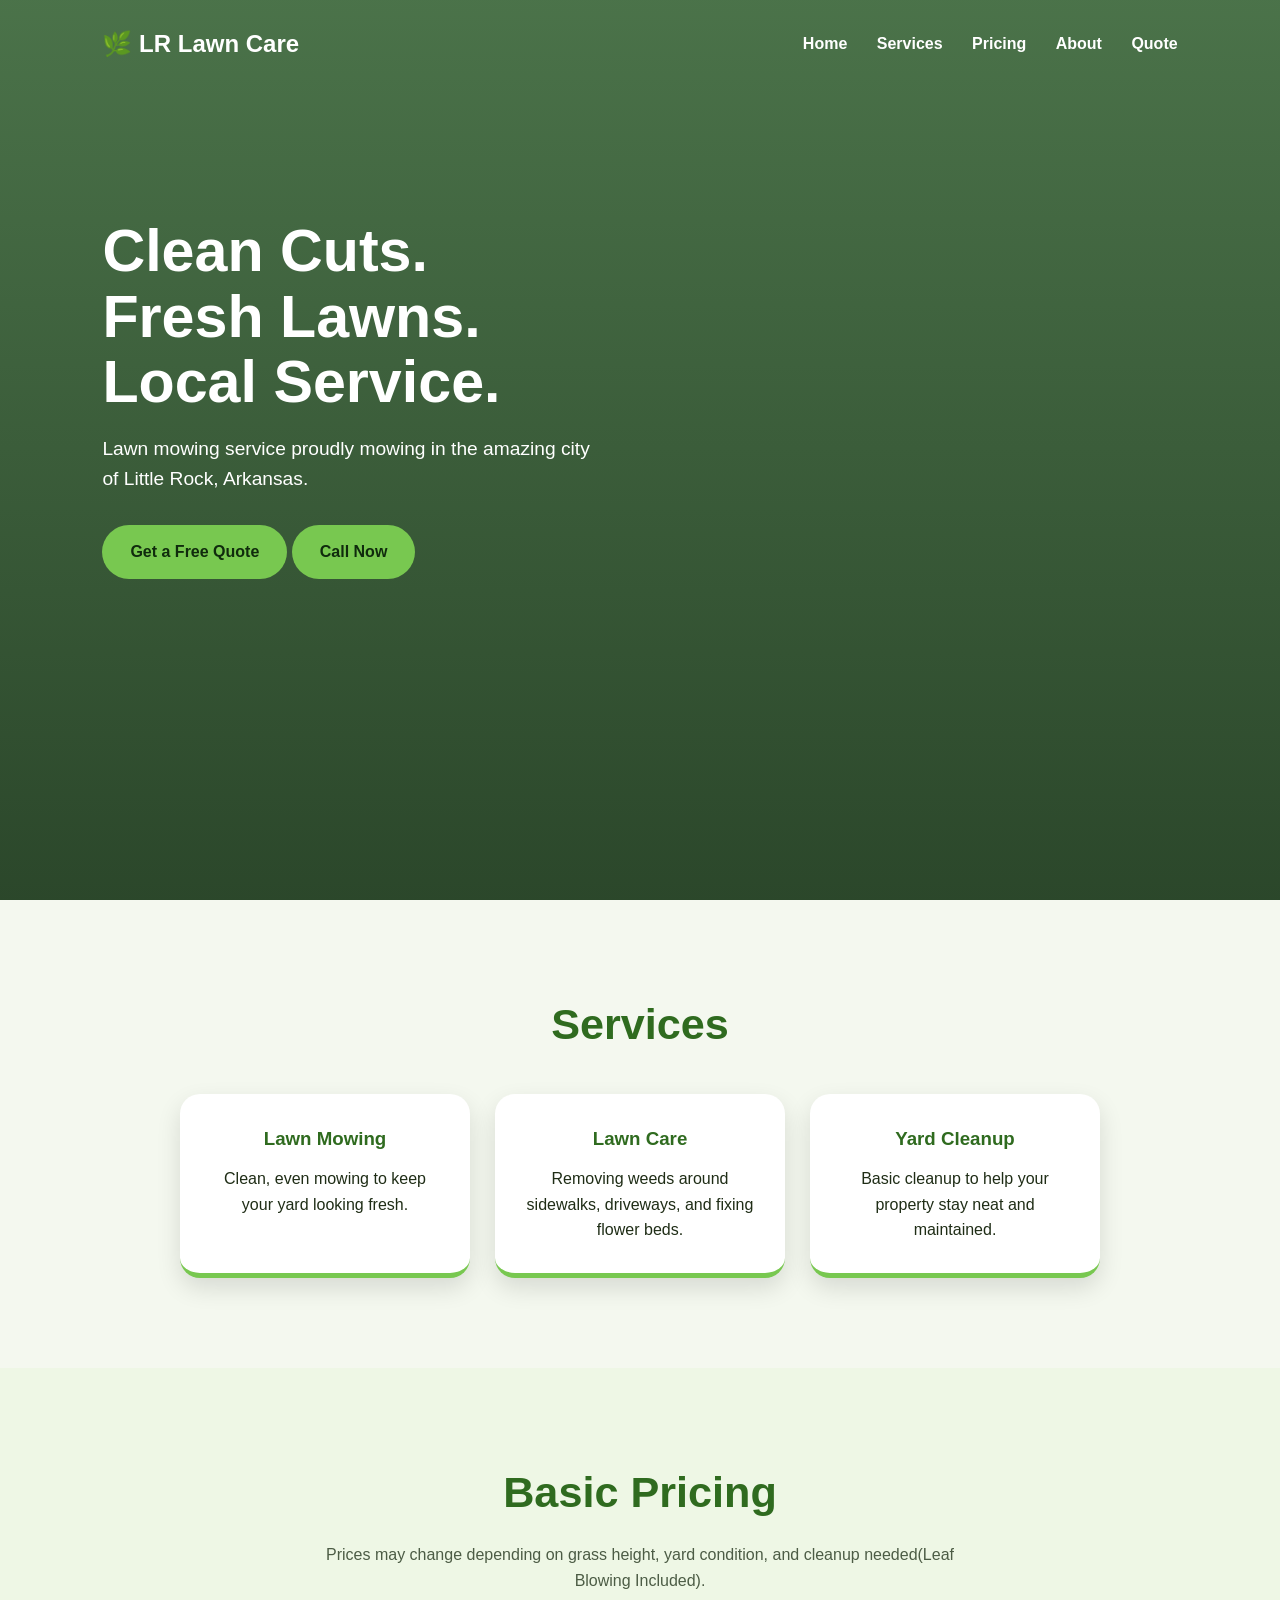
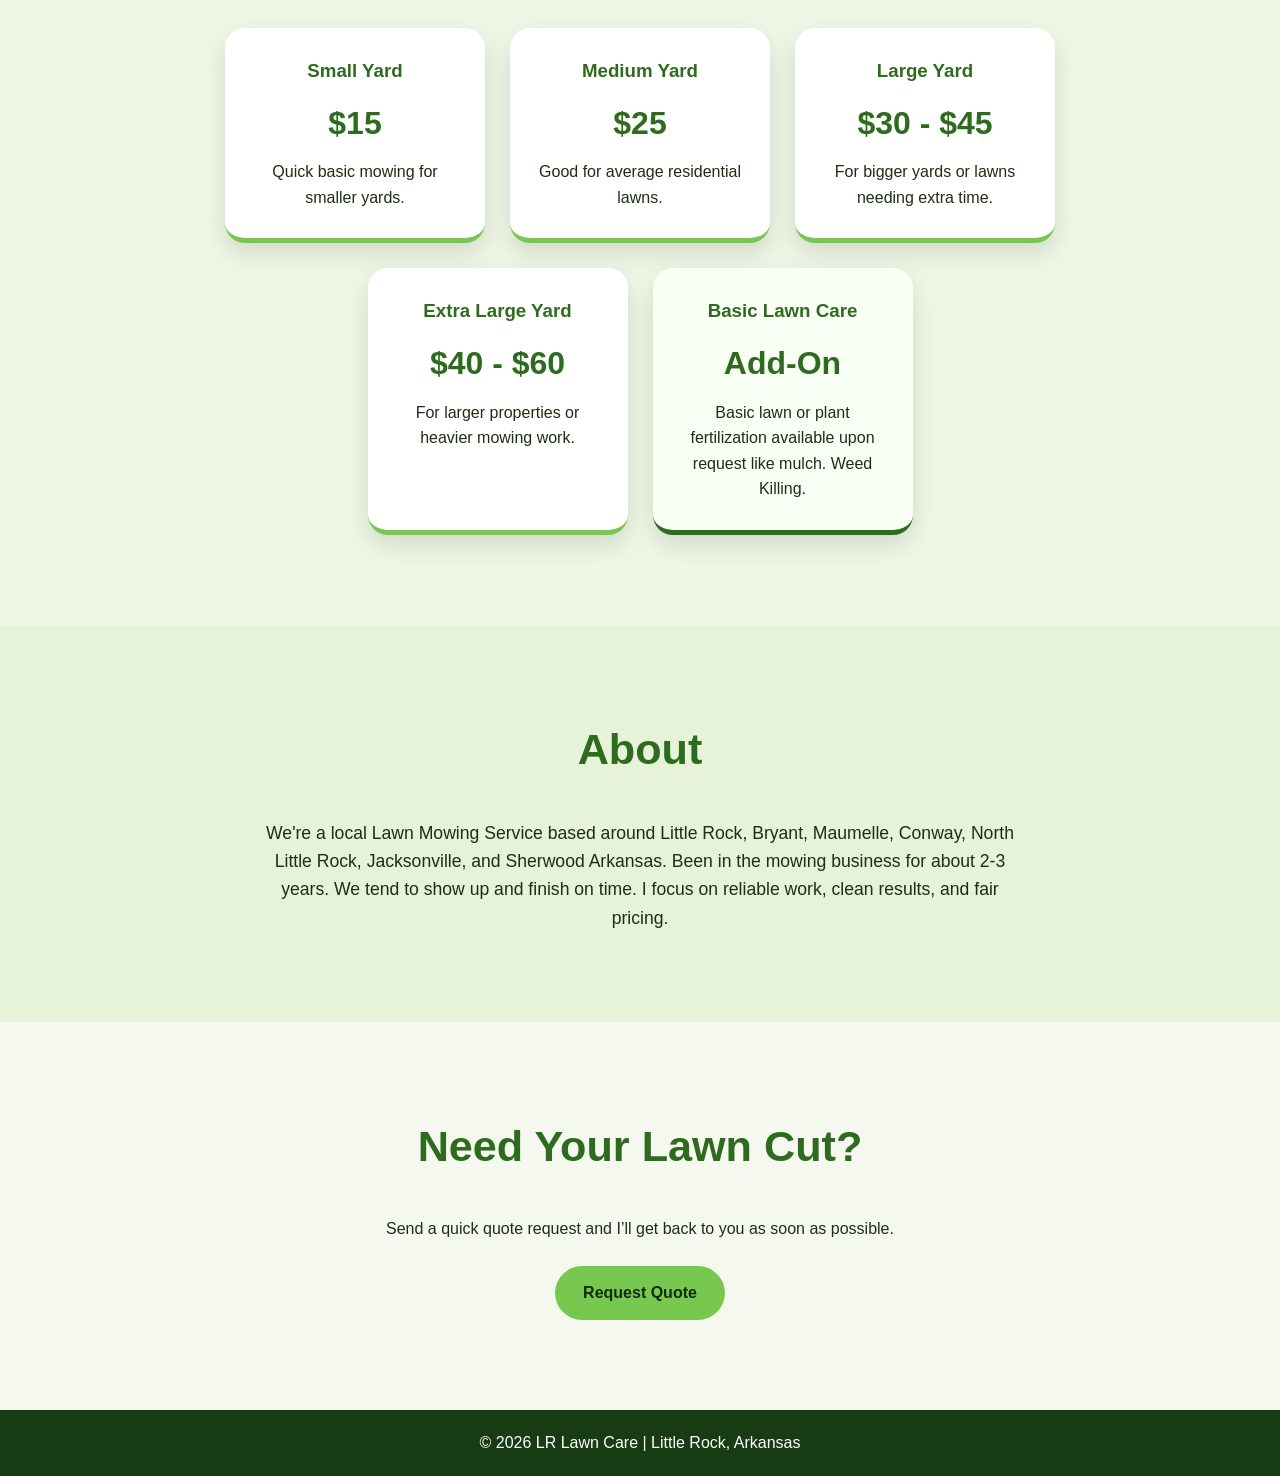
==== index.html @ a7983ccd "Add files via upload" ====
<!DOCTYPE html>
<html lang="en">
<head>
  <meta charset="UTF-8" />
  <meta name="viewport" content="width=device-width, initial-scale=1.0" />

  <title>LR Lawn Care | Little Rock Lawn Mowing</title>

  <link rel="stylesheet" href="style.css" />
</head>
<body>

  <header class="hero">

    <nav class="navbar">
      <div class="logo">🌿 LR Lawn Care</div>

      <div class="nav-links">
        <a href="index.html">Home</a>
        <a href="#services">Services</a>
        <a href="#pricing">Pricing</a>
        <a href="#about">About</a>
        <a href="quote.html">Quote</a>
      </div>
    </nav>

        <div class="hero-content">
      <h1>Clean Cuts. Fresh Lawns. Local Service.</h1>

      <p>
        Lawn mowing service proudly mowing in the amazing city of
        Little Rock, Arkansas.
      </p>

      <div class="hero-buttons">
        <a href="quote.html" class="btn">Get a Free Quote</a>
        <a href="tel:5012462925" class="btn secondary-btn">Call Now</a>
      </div>
    </div>

  </header>

  <section id="services" class="section">

    <h2>Services</h2>

    <div class="cards">

      <div class="card">
        <h3>Lawn Mowing</h3>
        <p>Clean, even mowing to keep your yard looking fresh.</p>
      </div>

      <div class="card">
        <h3>Lawn Care</h3>
        <p>Removing weeds around sidewalks, driveways, and fixing flower beds.</p>
      </div>

      <div class="card">
        <h3>Yard Cleanup</h3>
        <p>Basic cleanup to help your property stay neat and maintained.</p>
      </div>

    </div>

  </section>

  <section id="pricing" class="section pricing">

    <h2>Basic Pricing</h2>

    <p class="pricing-note">
      Prices may change depending on grass height, yard condition, and cleanup needed(Leaf Blowing Included).
    </p>

    <div class="pricing-grid">

      <div class="price-card">
        <h3>Small Yard</h3>
        <p class="price">$15</p>
        <p>Quick basic mowing for smaller yards.</p>
      </div>

      <div class="price-card">
        <h3>Medium Yard</h3>
        <p class="price">$25</p>
        <p>Good for average residential lawns.</p>
      </div>

      <div class="price-card">
        <h3>Large Yard</h3>
        <p class="price">$30 - $45</p>
        <p>For bigger yards or lawns needing extra time.</p>
      </div>

      <div class="price-card">
        <h3>Extra Large Yard</h3>
        <p class="price">$40 - $60</p>
        <p>For larger properties or heavier mowing work.</p>
      </div>

      <div class="price-card featured">
        <h3>Basic Lawn Care</h3>
        <p class="price">Add-On</p>
        <p>Basic lawn or plant fertilization available upon request like mulch. Weed Killing. </p>
      </div>

    </div>

  </section>

  <section id="about" class="section about">

    <h2>About</h2>

    <p>
      We're a local Lawn Mowing Service based around Little Rock, Bryant, Maumelle, Conway, North Little Rock, Jacksonville, and Sherwood Arkansas. Been in the mowing business for about 2-3 years. We tend to show up and finish on time.
      I focus on reliable work, clean results, and fair pricing.
    </p>

  </section>

  <section class="section cta">

    <h2>Need Your Lawn Cut?</h2>

    <p>
      Send a quick quote request and I’ll get back to you as soon as possible.
    </p>

    <a href="quote.html" class="btn">Request Quote</a>

  </section>

  <footer>
    <p>© 2026 LR Lawn Care | Little Rock, Arkansas</p>
  </footer>

  <script src="script.js"></script>
</body>
</html>
---- style.css ----
* {
  margin: 0;
  padding: 0;
  box-sizing: border-box;
}

html {
  scroll-behavior: smooth;
}

body {
  font-family: Arial, sans-serif;
  background: #f4f8ef;
  color: #1f2d16;
  line-height: 1.6;
}

/* NAVBAR */

.navbar {
  display: flex;
  justify-content: space-between;
  align-items: center;

  padding: 25px 8%;
}

.logo {
  font-size: 1.5rem;
  font-weight: bold;
}

.nav-links a {
  color: white;
  text-decoration: none;
  margin-left: 25px;
  font-weight: bold;
  transition: 0.3s;
}

.nav-links a:hover {
  color: #a8ff78;
}

/* HOME HERO */

.hero {
  min-height: 100vh;

  background:
    linear-gradient(
      rgba(18, 70, 18, 0.75),
      rgba(8, 40, 8, 0.85)
    ),
    url("https://images.unsplash.com/photo-1558904541-efa843a96f01?auto=format&fit=crop&w=1600&q=80");

  background-size: cover;
  background-position: center;

  color: white;
}

.hero-content {
  max-width: 700px;
  padding: 130px 8%;
}

.hero-content h1 {
  font-size: 3.7rem;
  line-height: 1.1;
  margin-bottom: 20px;
}

.hero-content p {
  font-size: 1.2rem;
  margin-bottom: 30px;
}

/* QUOTE HEADER */

.quote-header {
  background:
    linear-gradient(
      rgba(18, 70, 18, 0.85),
      rgba(8, 40, 8, 0.92)
    ),
    url("https://images.unsplash.com/photo-1599685315640-7a45f7a2b52a?auto=format&fit=crop&w=1600&q=80");

  background-size: cover;
  background-position: center;

  color: white;
}

.quote-title {
  text-align: center;
  padding: 90px 8% 110px;
}

.quote-title h1 {
  font-size: 3rem;
  margin-bottom: 15px;
}

.quote-title p {
  font-size: 1.1rem;
}

/* BUTTONS */

.btn {
  display: inline-block;

  background: #78c850;
  color: #102b0d;

  padding: 14px 28px;

  border-radius: 30px;

  text-decoration: none;
  font-weight: bold;

  transition: 0.3s;
}

.btn:hover {
  background: #b8ff88;
  transform: scale(1.05);
}

/* SECTIONS */

.section {
  padding: 90px 8%;
  text-align: center;
}

.section h2 {
  font-size: 2.7rem;
  color: #2f6b1f;
  margin-bottom: 35px;
}

/* CARDS */

.cards {
  display: flex;
  justify-content: center;
  flex-wrap: wrap;
  gap: 25px;
}

.card {
  background: white;

  width: 290px;

  padding: 30px;

  border-radius: 20px;

  box-shadow: 0 10px 25px rgba(0,0,0,0.12);

  border-bottom: 5px solid #78c850;

  transition: 0.3s;
}

.card:hover {
  transform: translateY(-6px);
}

.card h3 {
  margin-bottom: 12px;
  color: #2f6b1f;
}

/* ABOUT */

.about {
  background: #e6f3d8;
}

.about p {
  max-width: 760px;
  margin: auto;
  font-size: 1.1rem;
}

/* CTA */

.cta {
  background: #f4f8ef;
}

.cta p {
  margin-bottom: 25px;
}

/* QUOTE PAGE */

.quote-page {
  padding: 70px 8%;
}

.quote-card {
  max-width: 750px;
  margin: -130px auto 60px;

  background: white;

  padding: 40px;

  border-radius: 25px;

  box-shadow: 0 15px 35px rgba(0,0,0,0.18);

  text-align: center;
}

.quote-card h2 {
  color: #2f6b1f;
  font-size: 2.3rem;
  margin-bottom: 10px;
}

.quote-subtext {
  margin-bottom: 30px;
  color: #4c5c45;
}

/* FORM */

.quote-form {
  display: flex;
  flex-direction: column;
  gap: 15px;
}

.quote-form input,
.quote-form textarea,
.quote-form select {
  width: 100%;

  padding: 16px;

  border-radius: 14px;

  border: 2px solid #b7d7a8;

  font-size: 1rem;

  outline: none;

  background: white;

  transition: 0.3s;
}

.quote-form input:focus,
.quote-form textarea:focus,
.quote-form select:focus {
  border-color: #78c850;
}

.quote-form textarea {
  min-height: 150px;
  resize: vertical;
}

.quote-form button {
  background: #2f6b1f;
  color: white;

  padding: 16px;

  border: none;
  border-radius: 30px;

  font-size: 1rem;
  font-weight: bold;

  cursor: pointer;

  transition: 0.3s;
}

.quote-form button:hover {
  background: #78c850;
  color: #102b0d;
}

/* CONTACT INFO */

.contact-info {
  max-width: 750px;
  margin: 0 auto;
  text-align: center;
}

.contact-info h2 {
  color: #2f6b1f;
  font-size: 2rem;
  margin-bottom: 10px;
}

.contact-box {
  background: white;

  margin: 25px auto;

  padding: 30px;

  border-radius: 20px;

  box-shadow: 0 10px 25px rgba(0,0,0,0.1);
}

.contact-box p {
  margin: 10px 0;
}

.contact-box a {
  color: #2f6b1f;
  text-decoration: none;
  font-weight: bold;
}

/* FOOTER */

footer {
  background: #173b12;
  color: white;

  text-align: center;

  padding: 20px;
}

/* MOBILE */

@media (max-width: 700px) {

  .navbar {
    flex-direction: column;
    gap: 15px;
  }

  .nav-links {
    display: flex;
    gap: 13px;
    flex-wrap: wrap;
    justify-content: center;
  }

  .nav-links a {
    margin-left: 0;
    font-size: 0.95rem;
  }

  .hero-content {
    text-align: center;
    padding-top: 90px;
  }

  .hero-content h1 {
    font-size: 2.4rem;
  }

  .hero-content p {
    font-size: 1rem;
  }

  .quote-title h1 {
    font-size: 2.3rem;
  }

  .quote-card {
    margin-top: -90px;
    padding: 25px;
  }

  .section h2 {
    font-size: 2rem;
  }

}
/* PRICING */

.pricing {
  background: #eef7e5;
}

.pricing-note {
  max-width: 650px;
  margin: -20px auto 35px;
  color: #4c5c45;
}

.pricing-grid {
  display: flex;
  justify-content: center;
  flex-wrap: wrap;
  gap: 25px;
}

.price-card {
  background: white;
  width: 260px;
  padding: 28px;
  border-radius: 20px;
  box-shadow: 0 10px 25px rgba(0,0,0,0.12);
  border-bottom: 5px solid #78c850;
  transition: 0.3s;
}

.price-card:hover {
  transform: translateY(-6px);
}

.price-card h3 {
  color: #2f6b1f;
  margin-bottom: 12px;
}

.price {
  font-size: 2rem;
  font-weight: bold;
  color: #2f6b1f;
  margin-bottom: 10px;
}

.featured {
  border-bottom-color: #2f6b1f;
  background: #f9fff4;
}
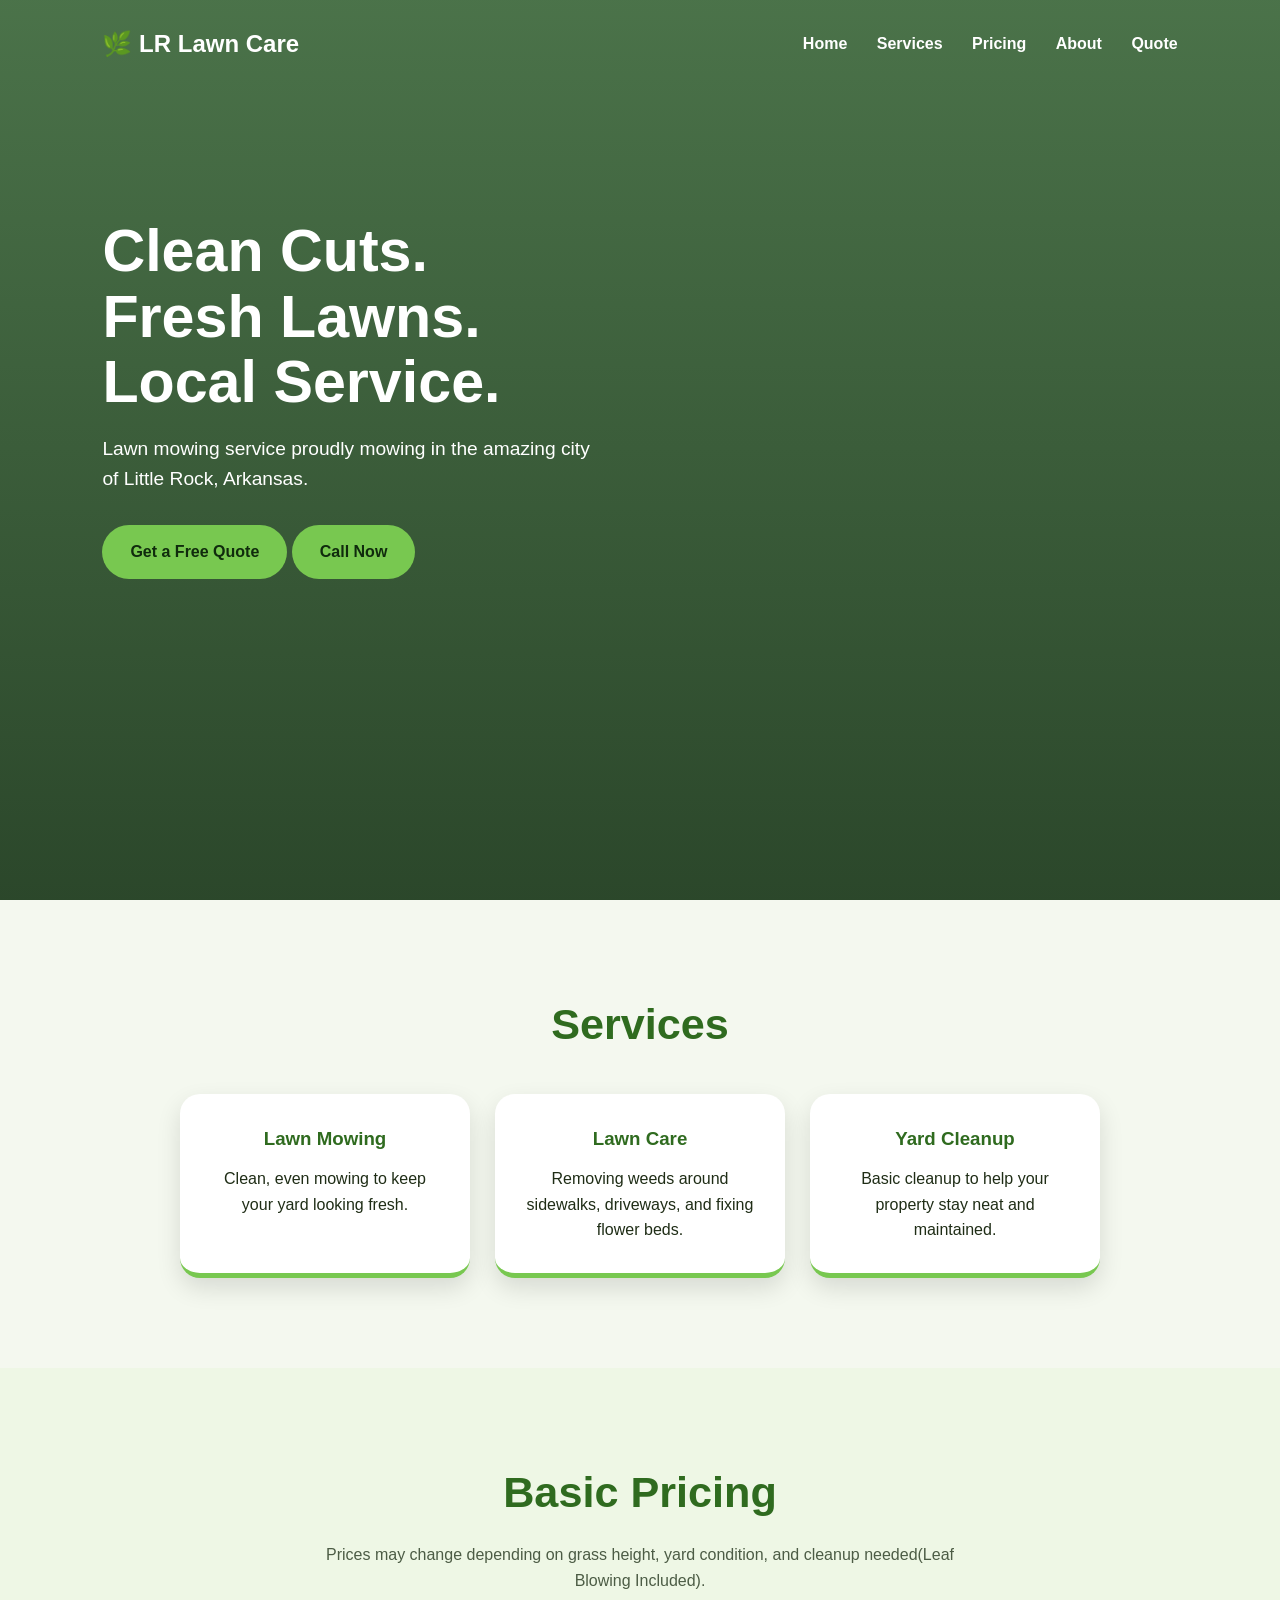
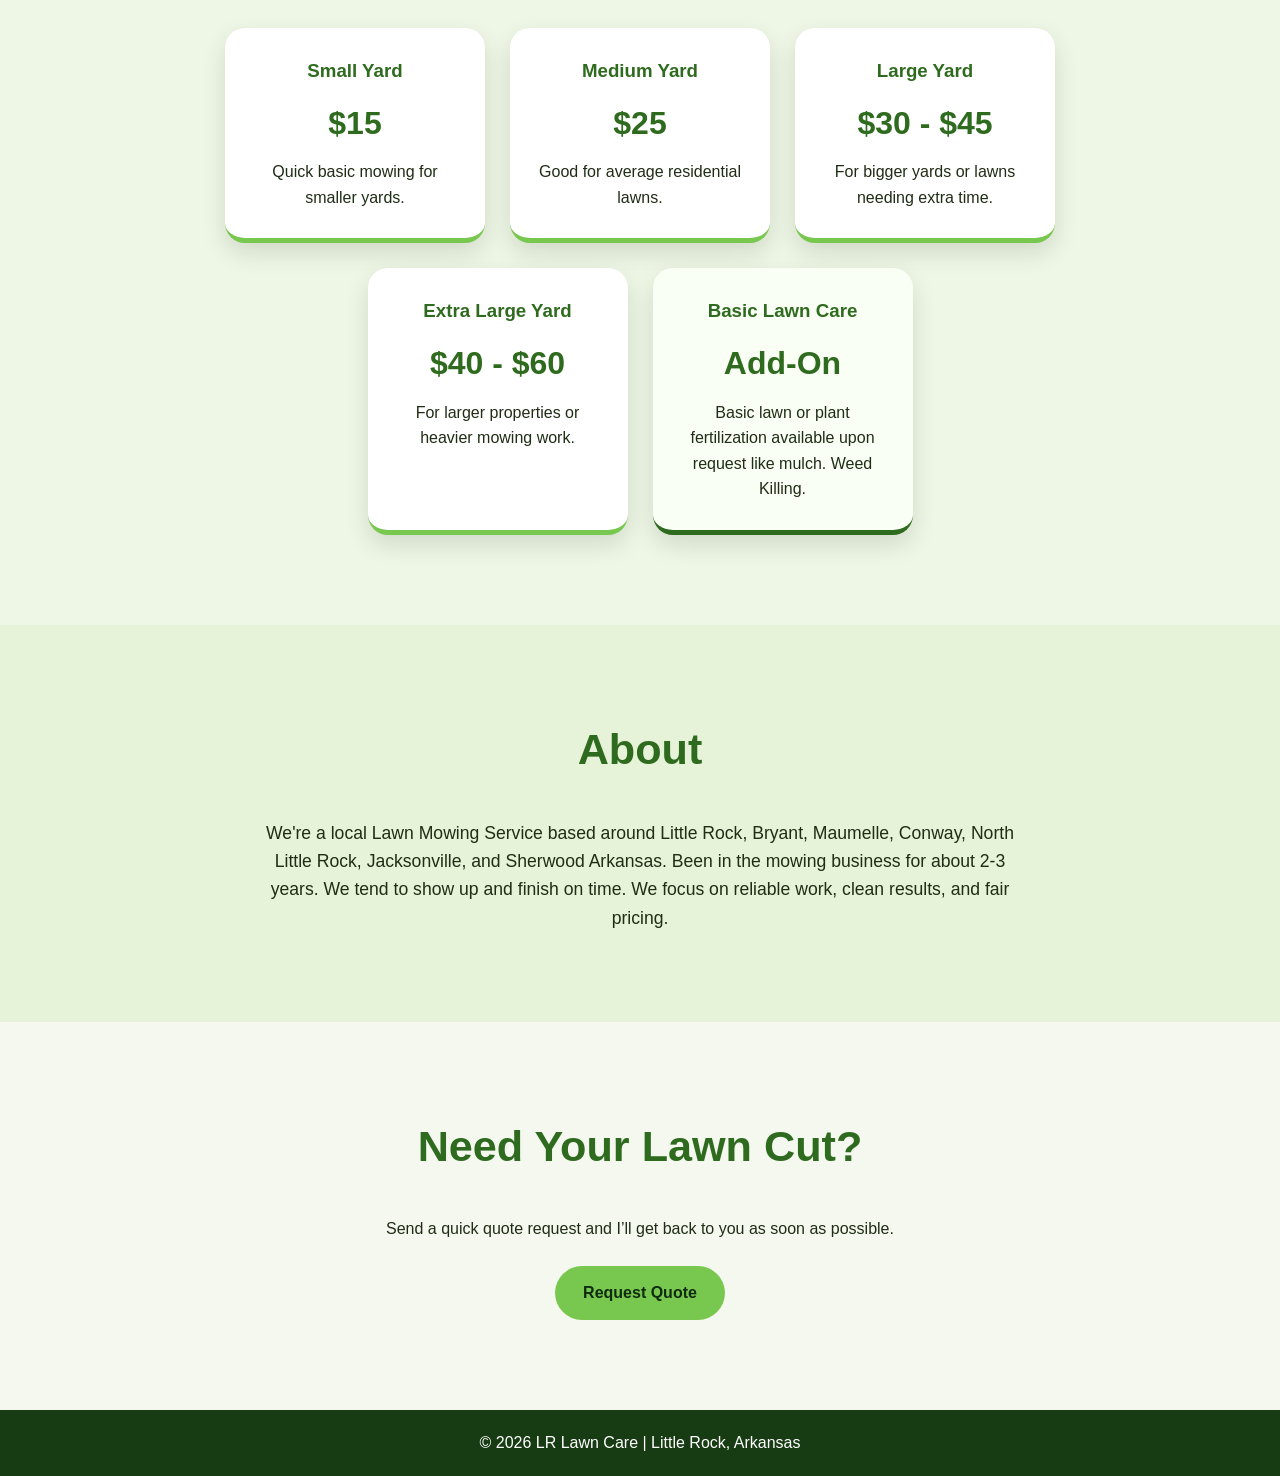
==== commit b84c5cae: "Update index.html" ====
--- a/index.html
+++ b/index.html
@@ -114,8 +114,9 @@
     <h2>About</h2>
 
     <p>
-      We're a local Lawn Mowing Service based around Little Rock, Bryant, Maumelle, Conway, North Little Rock, Jacksonville, and Sherwood Arkansas. Been in the mowing business for about 2-3 years. We tend to show up and finish on time.
-      I focus on reliable work, clean results, and fair pricing.
+      We're a local Lawn Mowing Service based around Little Rock, Bryant, Maumelle, Conway, North Little Rock, Jacksonville, and Sherwood Arkansas. Been in the mowing business for about 2-3 years.
+      We tend to show up and finish on time.
+      We focus on reliable work, clean results, and fair pricing.
     </p>
 
   </section>
@@ -138,4 +139,4 @@
 
   <script src="script.js"></script>
 </body>
-</html>+</html>
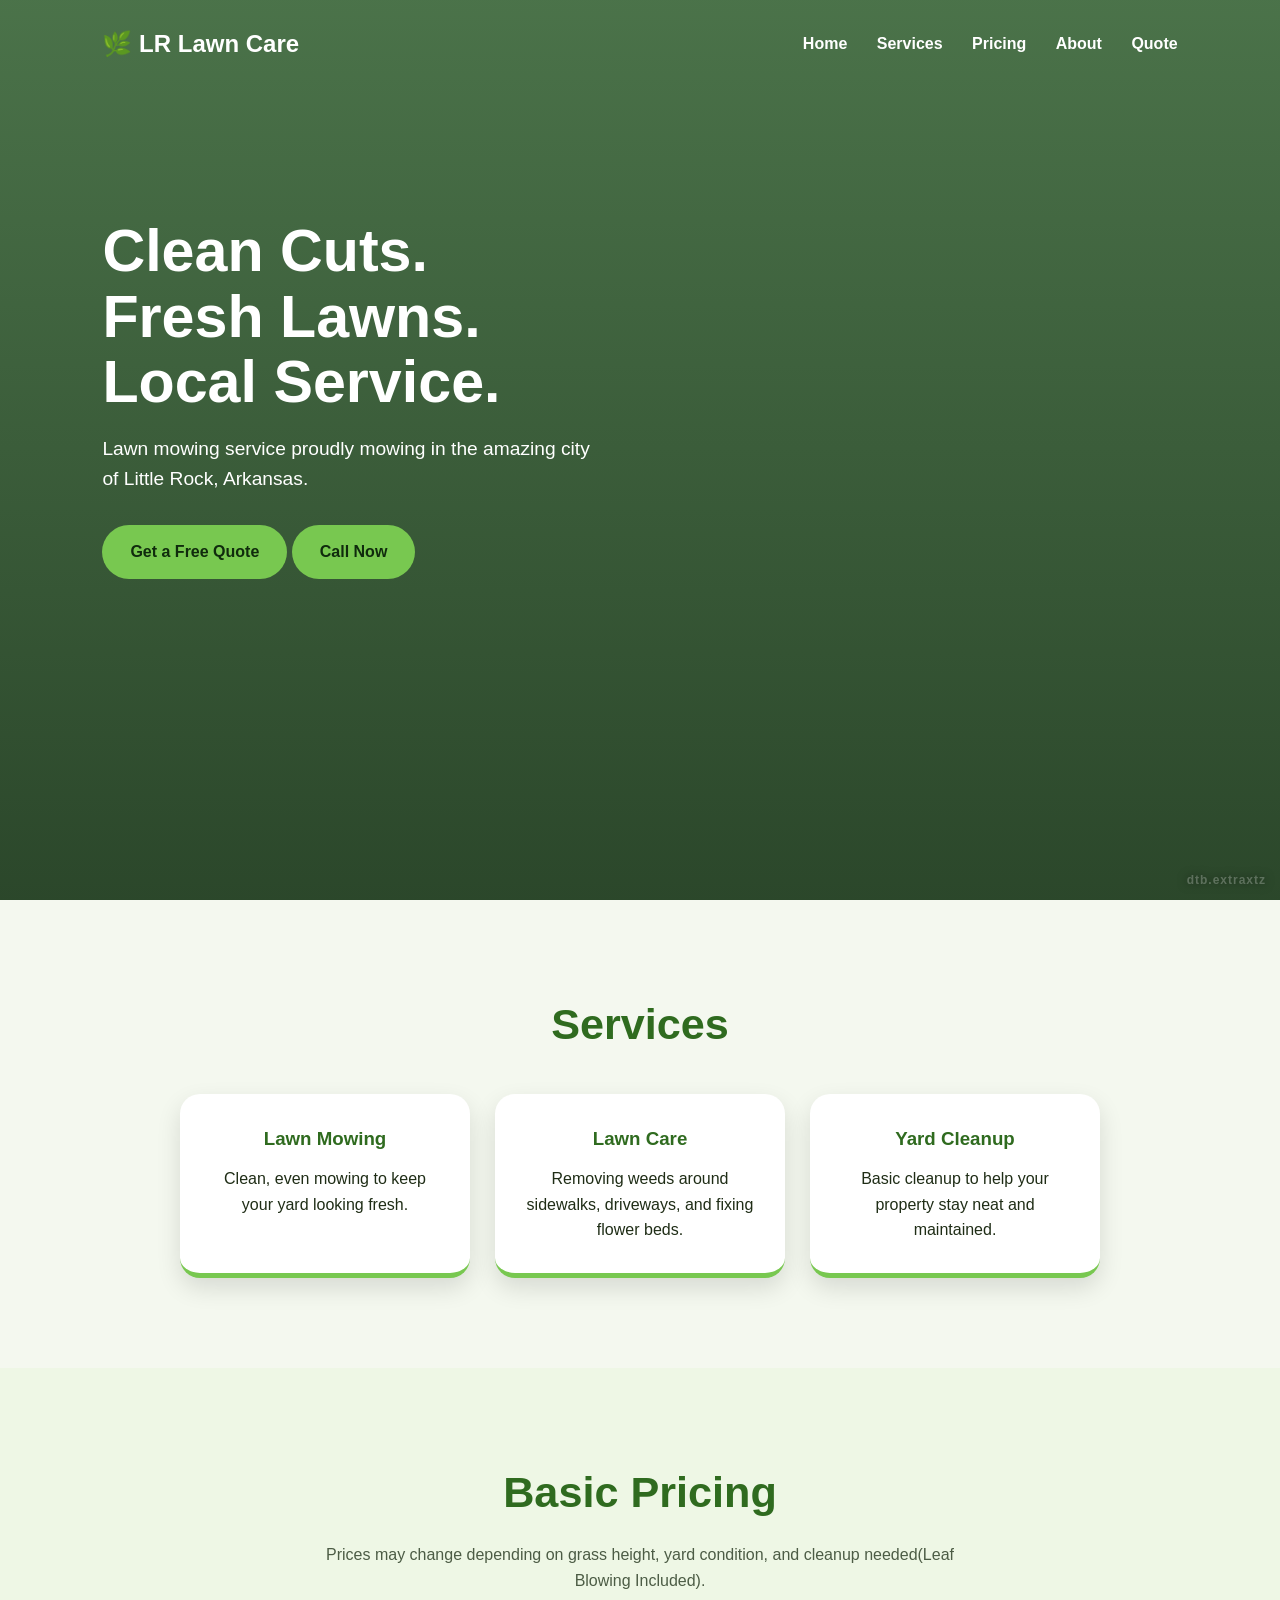
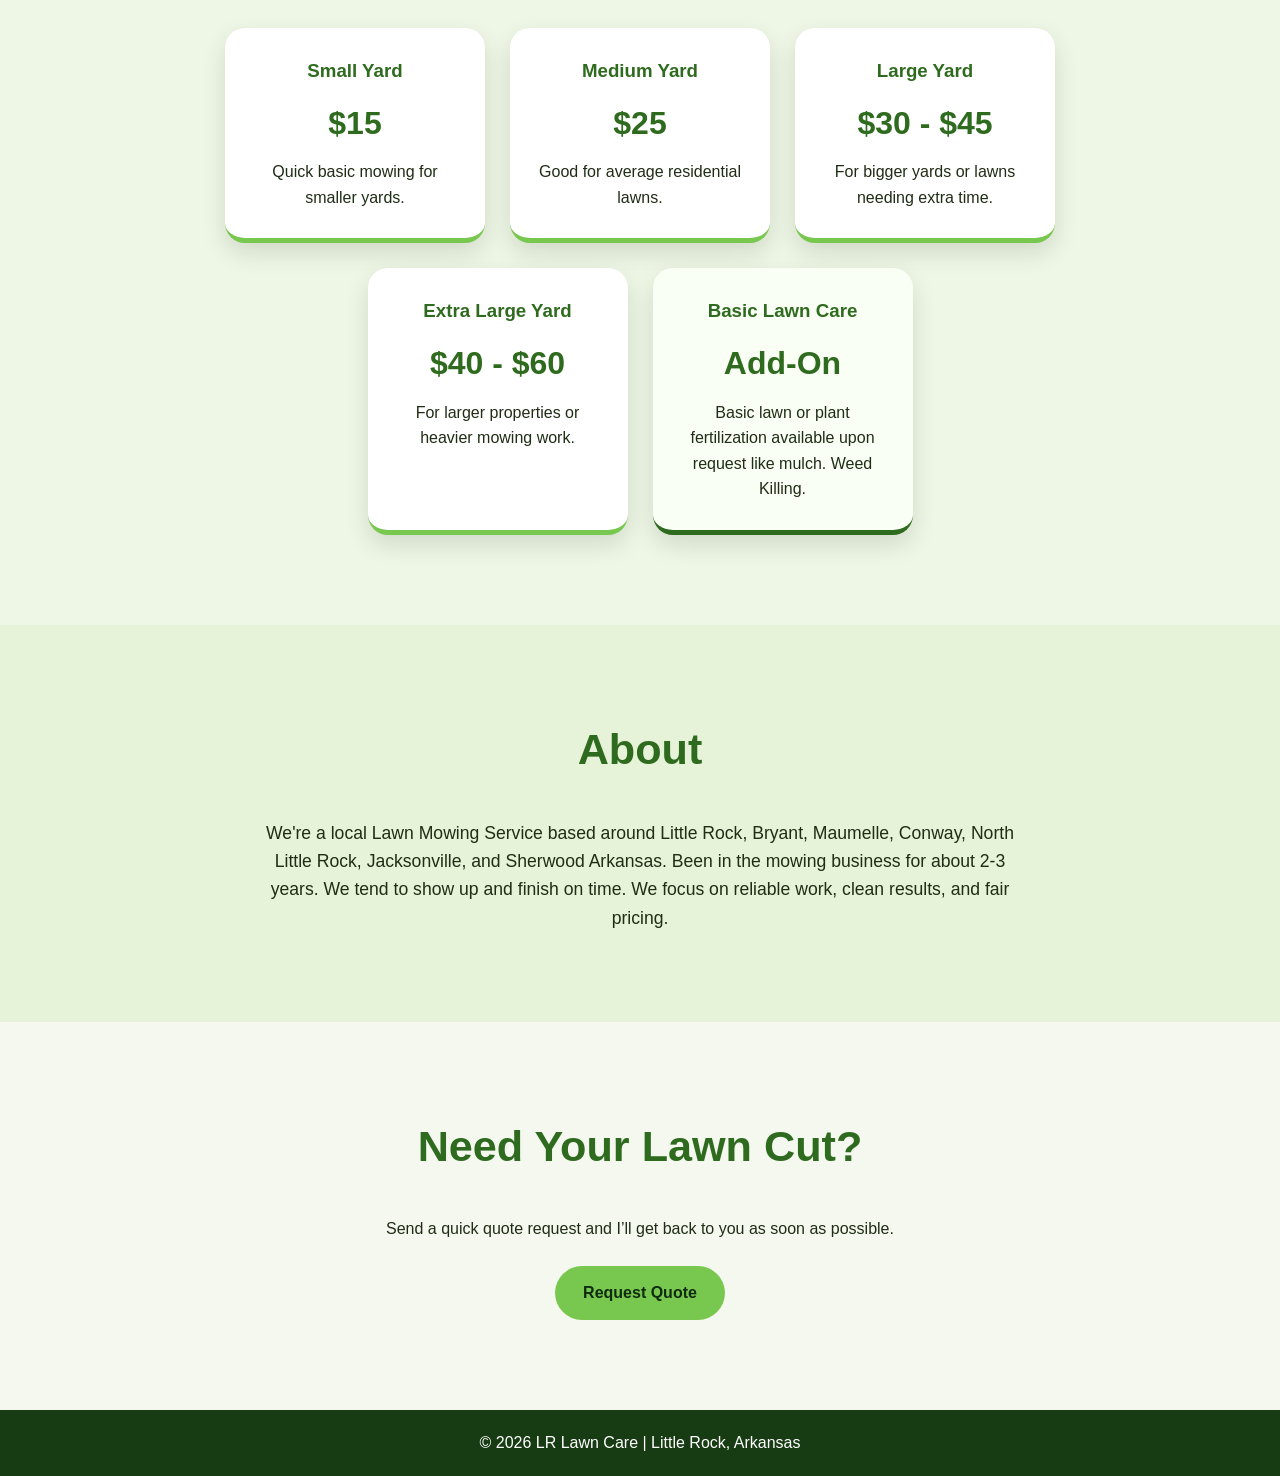
==== commit 000ac7eb: "Update index.html" ====
--- a/index.html
+++ b/index.html
@@ -138,5 +138,8 @@
   </footer>
 
   <script src="script.js"></script>
+  <div class="watermark">
+  dtb.extraxtz
+</div>
 </body>
 </html>
--- a/style.css
+++ b/style.css
@@ -434,4 +434,34 @@
 .featured {
   border-bottom-color: #2f6b1f;
   background: #f9fff4;
-}+}
+/* WATERMARK */
+
+.watermark {
+  position: fixed;
+  bottom: 10px;
+  right: 14px;
+
+  font-size: 0.75rem;
+  font-weight: bold;
+
+  color: rgba(255,255,255,0.25);
+
+  z-index: 9999;
+
+  pointer-events: none;
+
+  user-select: none;
+
+  letter-spacing: 1px;
+
+  text-shadow: 0 0 10px rgba(0,0,0,0.5);
+}
+
+@media (max-width: 700px) {
+  .watermark {
+    font-size: 0.65rem;
+    bottom: 8px;
+    right: 10px;
+  }
+}
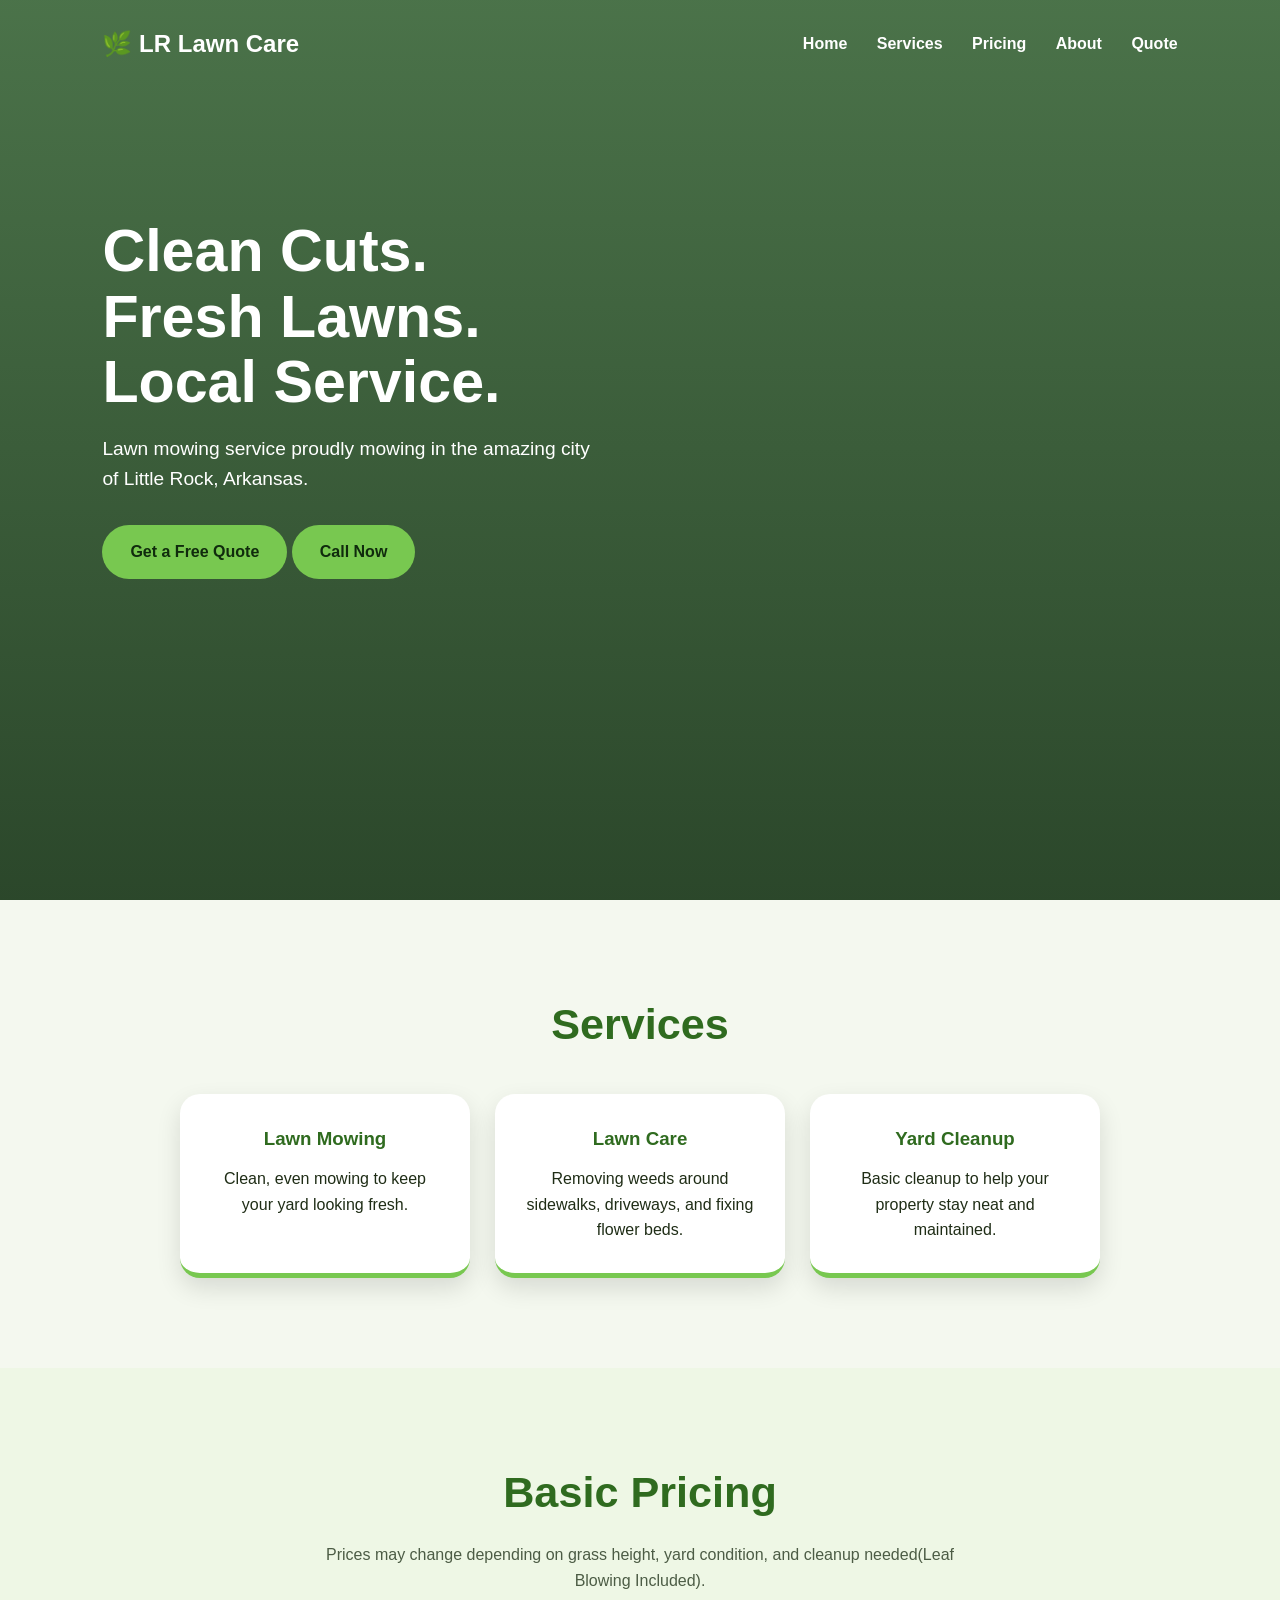
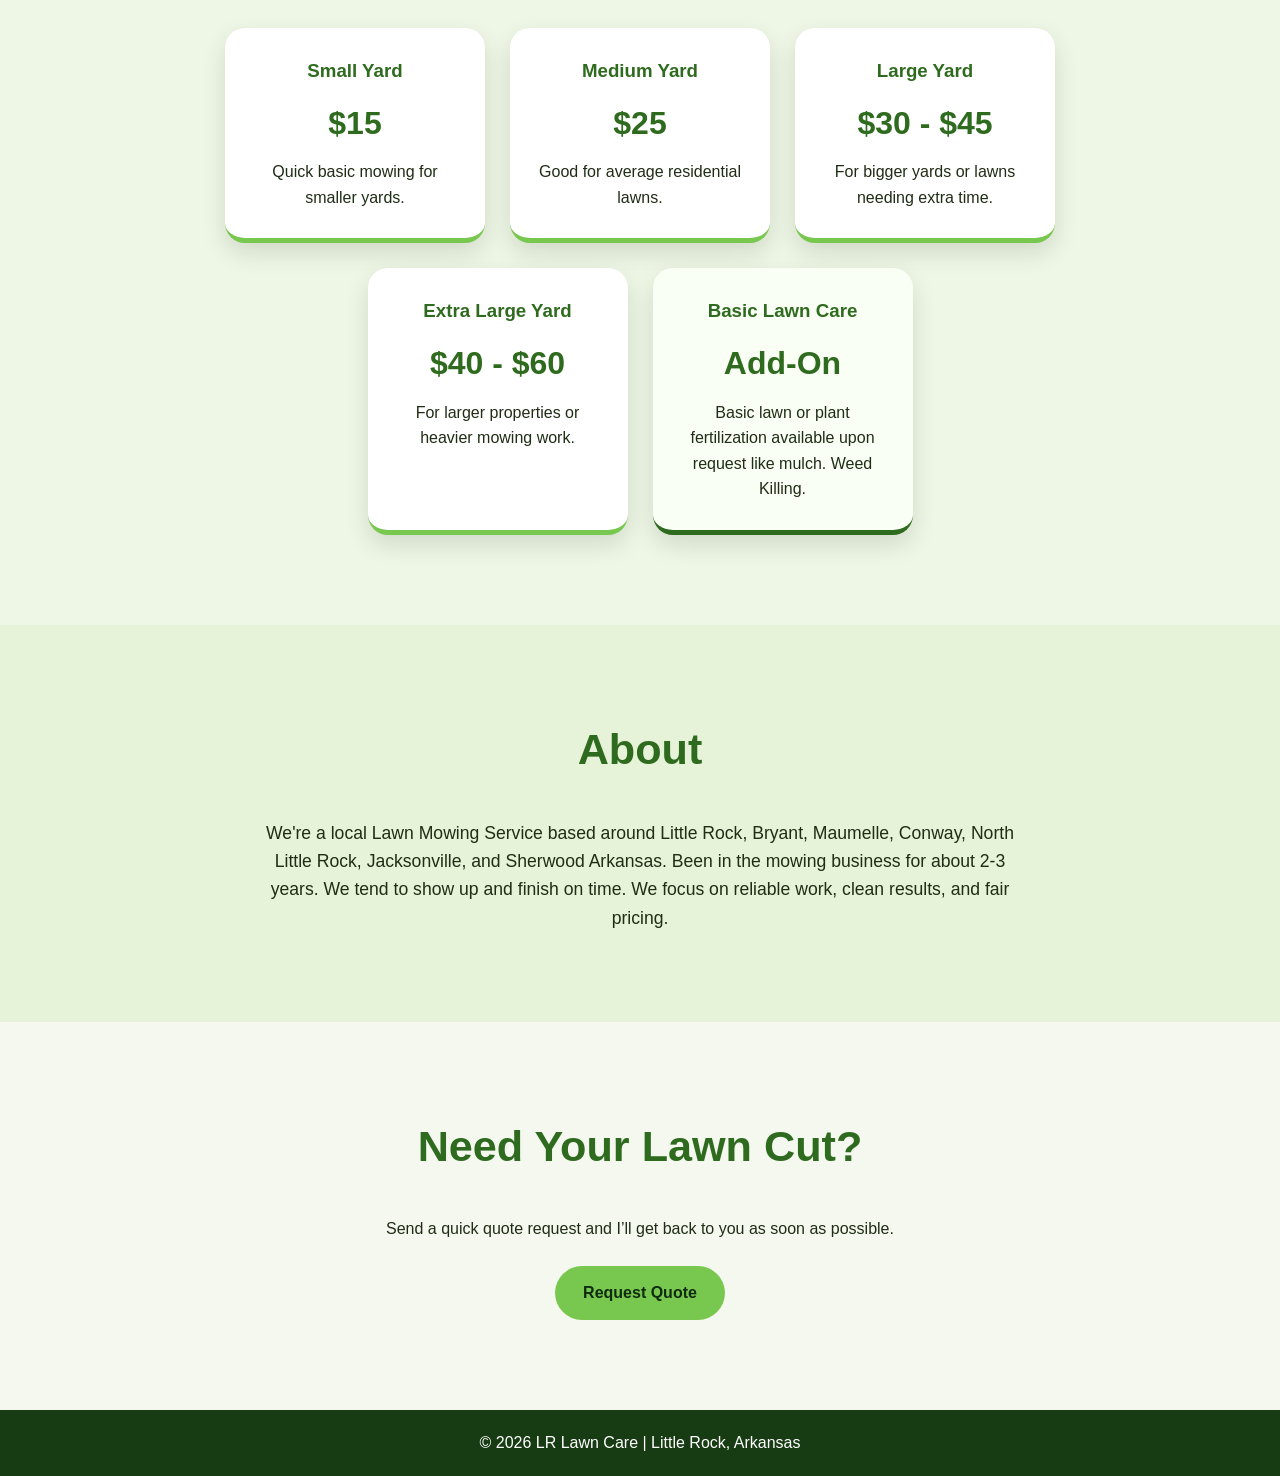
==== commit 2e6e5489: "Update index.html" ====
--- a/index.html
+++ b/index.html
@@ -138,8 +138,5 @@
   </footer>
 
   <script src="script.js"></script>
-  <div class="watermark">
-  dtb.extraxtz
-</div>
 </body>
 </html>
--- a/style.css
+++ b/style.css
@@ -435,33 +435,3 @@
   border-bottom-color: #2f6b1f;
   background: #f9fff4;
 }
-/* WATERMARK */
-
-.watermark {
-  position: fixed;
-  bottom: 10px;
-  right: 14px;
-
-  font-size: 0.75rem;
-  font-weight: bold;
-
-  color: rgba(255,255,255,0.25);
-
-  z-index: 9999;
-
-  pointer-events: none;
-
-  user-select: none;
-
-  letter-spacing: 1px;
-
-  text-shadow: 0 0 10px rgba(0,0,0,0.5);
-}
-
-@media (max-width: 700px) {
-  .watermark {
-    font-size: 0.65rem;
-    bottom: 8px;
-    right: 10px;
-  }
-}
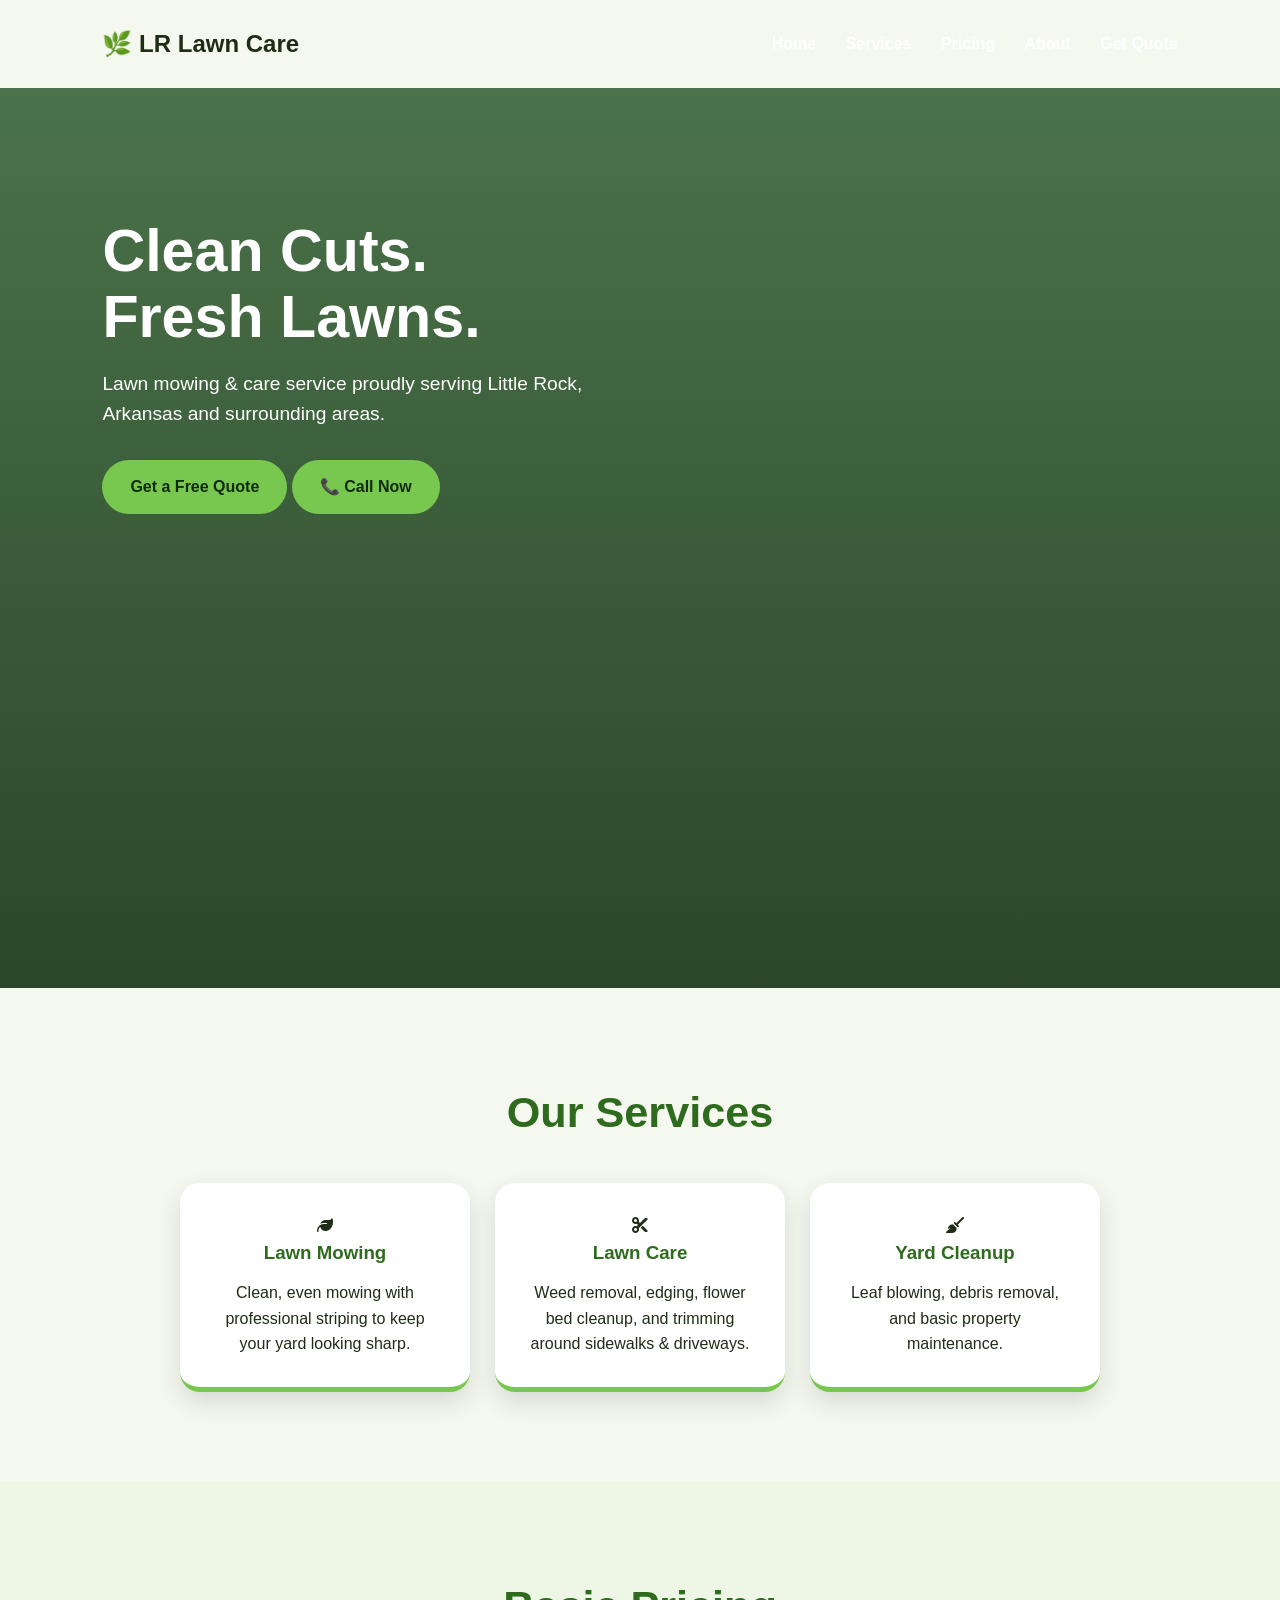
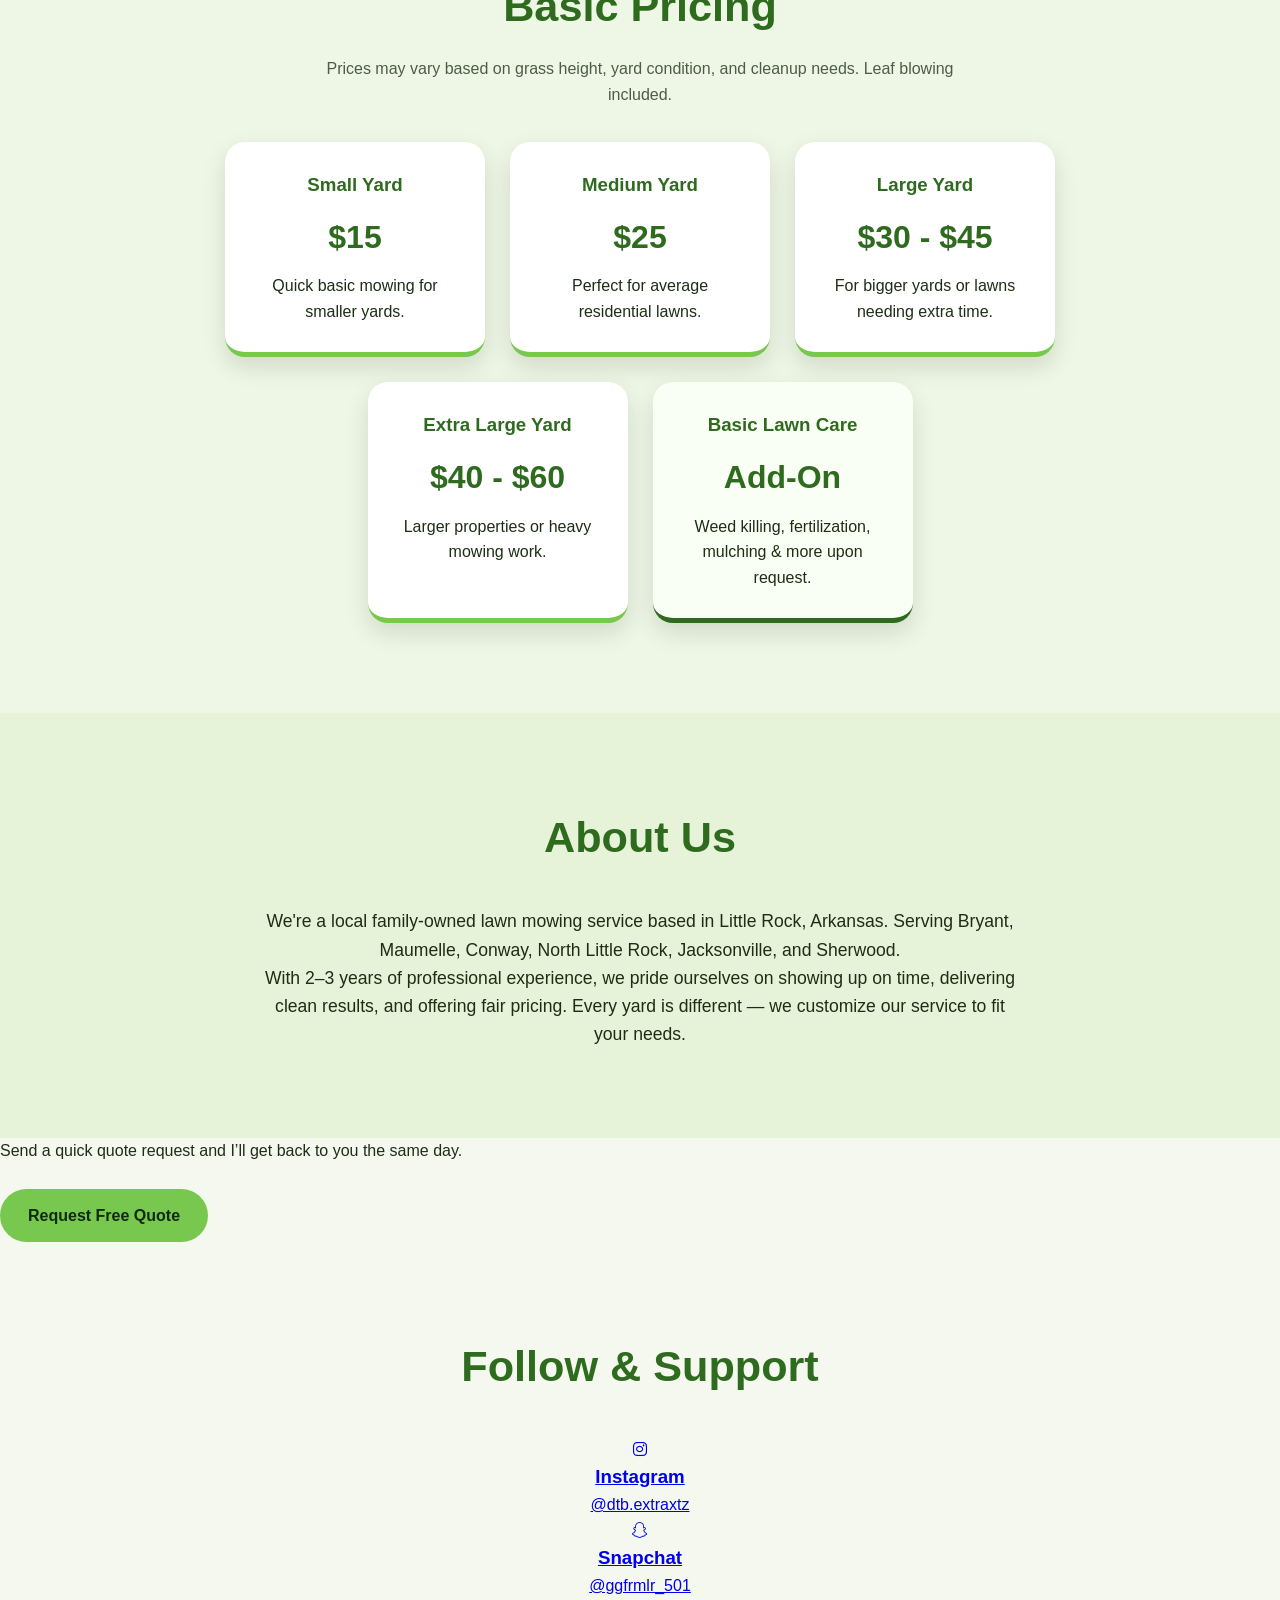
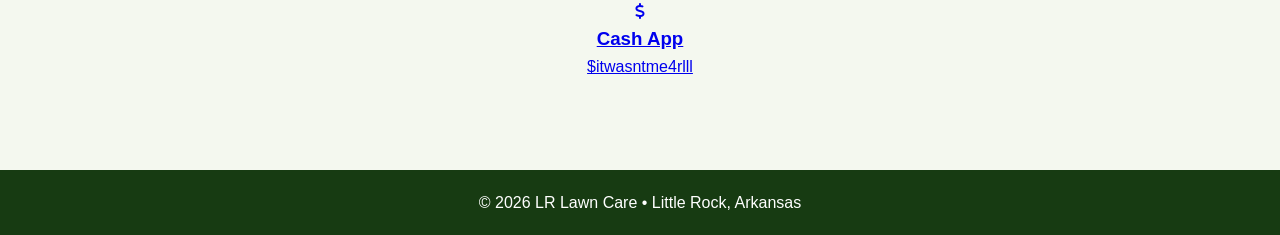
==== commit ca51ca07: "Update index.html" ====
--- a/index.html
+++ b/index.html
@@ -3,138 +3,151 @@
 <head>
   <meta charset="UTF-8" />
   <meta name="viewport" content="width=device-width, initial-scale=1.0" />
-
-  <title>LR Lawn Care | Little Rock Lawn Mowing</title>
-
+  <meta name="description" content="Professional lawn mowing and lawn care in Little Rock, Bryant, Maumelle, Conway, North Little Rock, Jacksonville & Sherwood, AR." />
+  <title>LR Lawn Care | Little Rock Lawn Mowing & Lawn Care</title>
+  
+  <!-- Google Fonts -->
+  <link href="https://fonts.googleapis.com/css2?family=Inter:wght@400;500;600&family=Playfair+Display:wght@700&display=swap" rel="stylesheet">
+  
+  <!-- Font Awesome -->
+  <link rel="stylesheet" href="https://cdnjs.cloudflare.com/ajax/libs/font-awesome/6.5.2/css/all.min.css" />
+  
   <link rel="stylesheet" href="style.css" />
 </head>
 <body>
 
+  <!-- NAVBAR -->
+  <nav class="navbar">
+    <div class="logo">🌿 LR Lawn Care</div>
+    <div class="nav-links">
+      <a href="index.html">Home</a>
+      <a href="#services">Services</a>
+      <a href="#pricing">Pricing</a>
+      <a href="#about">About</a>
+      <a href="quote.html">Get Quote</a>
+    </div>
+  </nav>
+
+  <!-- HERO -->
   <header class="hero">
-
-    <nav class="navbar">
-      <div class="logo">🌿 LR Lawn Care</div>
-
-      <div class="nav-links">
-        <a href="index.html">Home</a>
-        <a href="#services">Services</a>
-        <a href="#pricing">Pricing</a>
-        <a href="#about">About</a>
-        <a href="quote.html">Quote</a>
-      </div>
-    </nav>
-
-        <div class="hero-content">
-      <h1>Clean Cuts. Fresh Lawns. Local Service.</h1>
-
-      <p>
-        Lawn mowing service proudly mowing in the amazing city of
-        Little Rock, Arkansas.
-      </p>
-
+    <div class="hero-content">
+      <h1>Clean Cuts.<br>Fresh Lawns.</h1>
+      <p>Lawn mowing & care service proudly serving Little Rock, Arkansas and surrounding areas.</p>
       <div class="hero-buttons">
         <a href="quote.html" class="btn">Get a Free Quote</a>
-        <a href="tel:5012462925" class="btn secondary-btn">Call Now</a>
+        <a href="tel:5012462925" class="btn secondary-btn">📞 Call Now</a>
       </div>
     </div>
-
   </header>
 
+  <!-- SERVICES -->
   <section id="services" class="section">
-
-    <h2>Services</h2>
-
+    <h2>Our Services</h2>
     <div class="cards">
-
       <div class="card">
+        <i class="fa-solid fa-leaf service-icon"></i>
         <h3>Lawn Mowing</h3>
-        <p>Clean, even mowing to keep your yard looking fresh.</p>
+        <p>Clean, even mowing with professional striping to keep your yard looking sharp.</p>
       </div>
-
       <div class="card">
+        <i class="fa-solid fa-scissors service-icon"></i>
         <h3>Lawn Care</h3>
-        <p>Removing weeds around sidewalks, driveways, and fixing flower beds.</p>
+        <p>Weed removal, edging, flower bed cleanup, and trimming around sidewalks & driveways.</p>
       </div>
-
       <div class="card">
+        <i class="fa-solid fa-broom service-icon"></i>
         <h3>Yard Cleanup</h3>
-        <p>Basic cleanup to help your property stay neat and maintained.</p>
+        <p>Leaf blowing, debris removal, and basic property maintenance.</p>
       </div>
-
     </div>
-
   </section>
 
+  <!-- PRICING -->
   <section id="pricing" class="section pricing">
-
     <h2>Basic Pricing</h2>
-
     <p class="pricing-note">
-      Prices may change depending on grass height, yard condition, and cleanup needed(Leaf Blowing Included).
+      Prices may vary based on grass height, yard condition, and cleanup needs. Leaf blowing included.
     </p>
-
     <div class="pricing-grid">
-
       <div class="price-card">
         <h3>Small Yard</h3>
         <p class="price">$15</p>
         <p>Quick basic mowing for smaller yards.</p>
       </div>
-
       <div class="price-card">
         <h3>Medium Yard</h3>
         <p class="price">$25</p>
-        <p>Good for average residential lawns.</p>
+        <p>Perfect for average residential lawns.</p>
       </div>
-
       <div class="price-card">
         <h3>Large Yard</h3>
         <p class="price">$30 - $45</p>
         <p>For bigger yards or lawns needing extra time.</p>
       </div>
-
       <div class="price-card">
         <h3>Extra Large Yard</h3>
         <p class="price">$40 - $60</p>
-        <p>For larger properties or heavier mowing work.</p>
+        <p>Larger properties or heavy mowing work.</p>
       </div>
-
       <div class="price-card featured">
         <h3>Basic Lawn Care</h3>
         <p class="price">Add-On</p>
-        <p>Basic lawn or plant fertilization available upon request like mulch. Weed Killing. </p>
+        <p>Weed killing, fertilization, mulching & more upon request.</p>
       </div>
-
     </div>
-
   </section>
 
+  <!-- ABOUT -->
   <section id="about" class="section about">
-
-    <h2>About</h2>
-
+    <h2>About Us</h2>
     <p>
-      We're a local Lawn Mowing Service based around Little Rock, Bryant, Maumelle, Conway, North Little Rock, Jacksonville, and Sherwood Arkansas. Been in the mowing business for about 2-3 years.
-      We tend to show up and finish on time.
-      We focus on reliable work, clean results, and fair pricing.
+      We're a local family-owned lawn mowing service based in Little Rock, Arkansas. 
+      Serving Bryant, Maumelle, Conway, North Little Rock, Jacksonville, and Sherwood.
     </p>
-
+    <p>
+      With 2–3 years of professional experience, we pride ourselves on showing up on time, 
+      delivering clean results, and offering fair pricing. Every yard is different — we customize our service to fit your needs.
+    </p>
   </section>
 
-  <section class="section cta">
+  <!-- FIXED CTA -->
+  <section class="cta">
+    <div class="cta-content">
+      <p class="cta-text">Send a quick quote request and I’ll get back to you the same day.</p>
+      <a href="quote.html" class="btn">Request Free Quote</a>
+    </div>
+  </section>
 
-    <h2>Need Your Lawn Cut?</h2>
-
-    <p>
-      Send a quick quote request and I’ll get back to you as soon as possible.
-    </p>
-
-    <a href="quote.html" class="btn">Request Quote</a>
-
+  <!-- SOCIALS -->
+  <section class="section socials">
+    <h2>Follow & Support</h2>
+    <div class="social-links">
+      <a href="https://instagram.com/dtb.extraxtz" target="_blank" class="social-card">
+        <i class="fa-brands fa-instagram social-icon instagram"></i>
+        <div>
+          <h3>Instagram</h3>
+          <p>@dtb.extraxtz</p>
+        </div>
+      </a>
+      <a href="https://snapchat.com/add/ggfrmlr_501" target="_blank" class="social-card">
+        <i class="fa-brands fa-snapchat social-icon snapchat"></i>
+        <div>
+          <h3>Snapchat</h3>
+          <p>@ggfrmlr_501</p>
+        </div>
+      </a>
+      <a href="https://cash.app/$itwasntme4rlll" target="_blank" class="social-card">
+        <i class="fa-solid fa-dollar-sign social-icon cashapp"></i>
+        <div>
+          <h3>Cash App</h3>
+          <p>$itwasntme4rlll</p>
+        </div>
+      </a>
+    </div>
   </section>
 
   <footer>
-    <p>© 2026 LR Lawn Care | Little Rock, Arkansas</p>
+    <p>© 2026 LR Lawn Care • Little Rock, Arkansas</p>
   </footer>
 
   <script src="script.js"></script>
--- a/style.css
+++ b/style.css
@@ -435,3 +435,25 @@
   border-bottom-color: #2f6b1f;
   background: #f9fff4;
 }
+.body::after {
+  content: "dtb.extraxtz";
+
+  position: fixed;
+  bottom: 10px;
+  right: 12px;
+
+  background: rgba(0,0,0,0.6);
+  color: rgba(255,255,255,0.8);
+
+  padding: 6px 10px;
+  border-radius: 20px;
+
+  font-size: 12px;
+  font-weight: bold;
+  letter-spacing: 1px;
+
+  z-index: 99999;
+
+  pointer-events: none;
+  user-select: none;
+}
